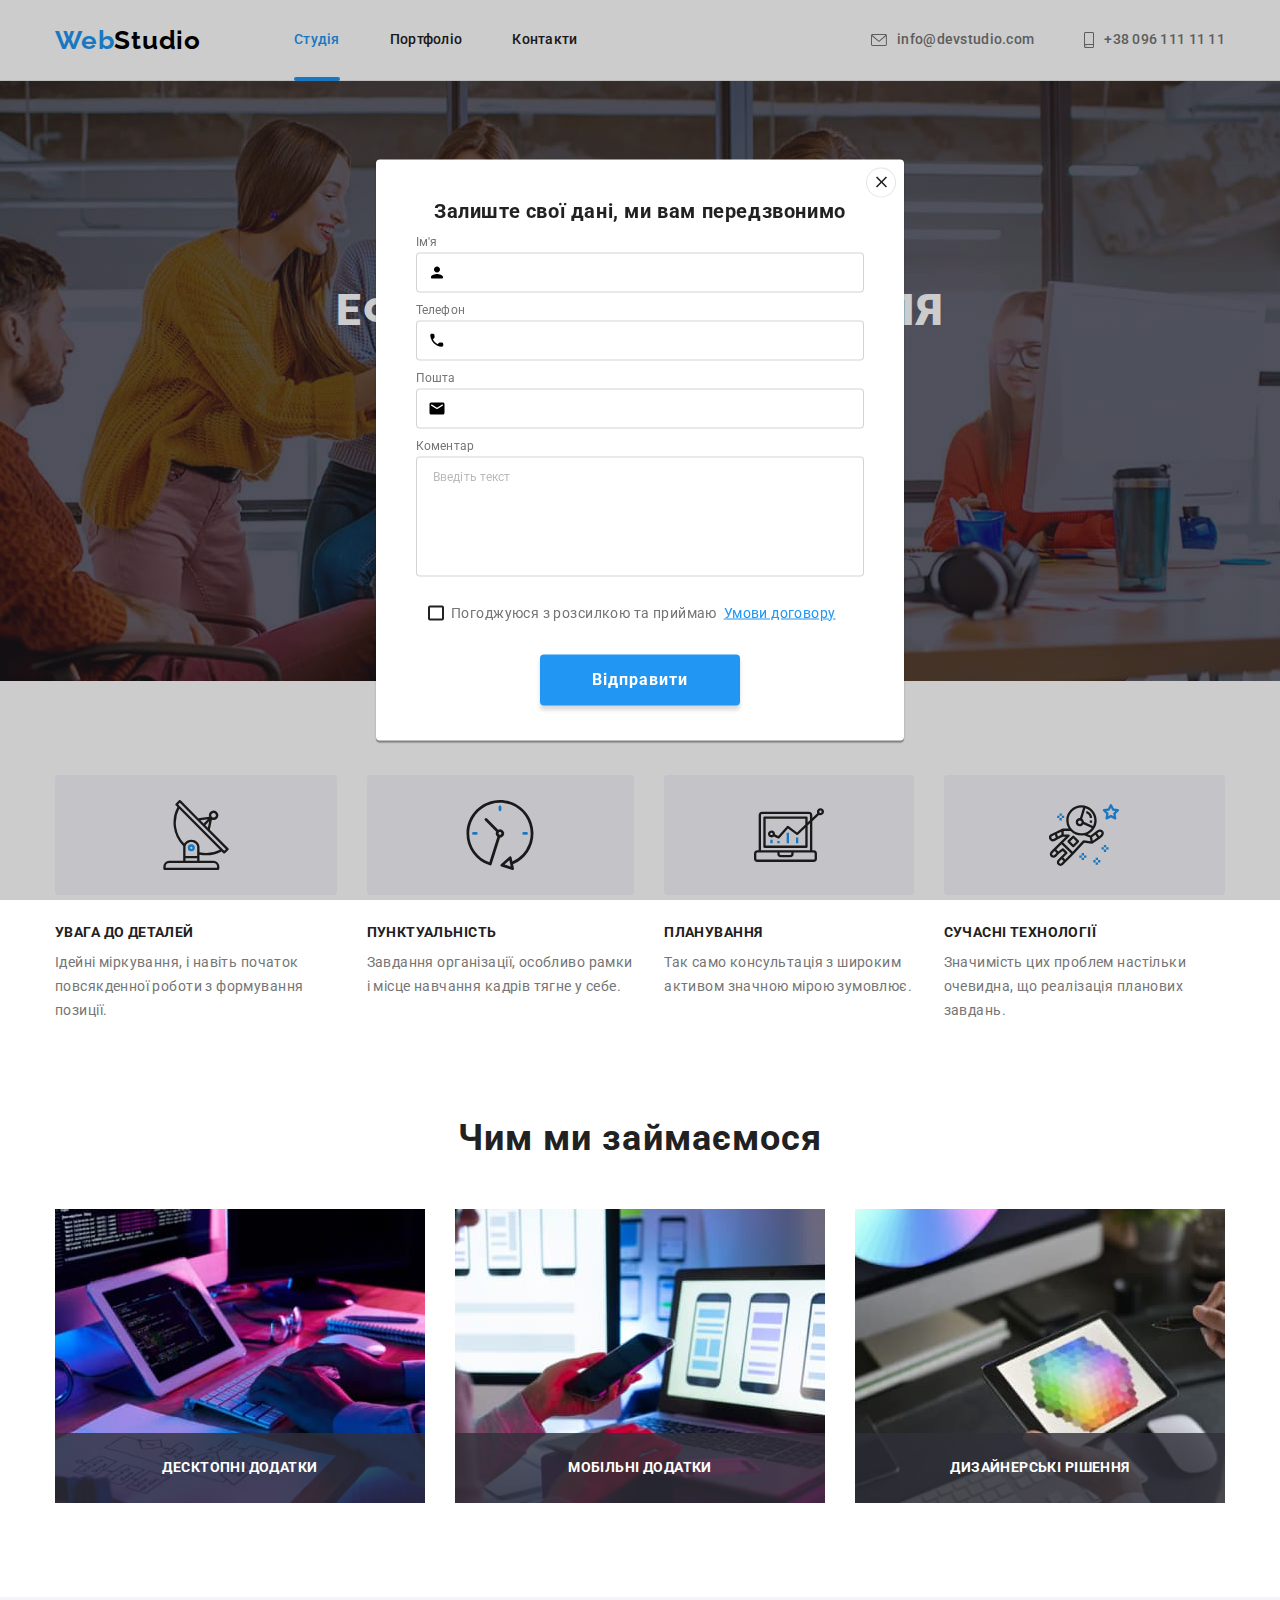
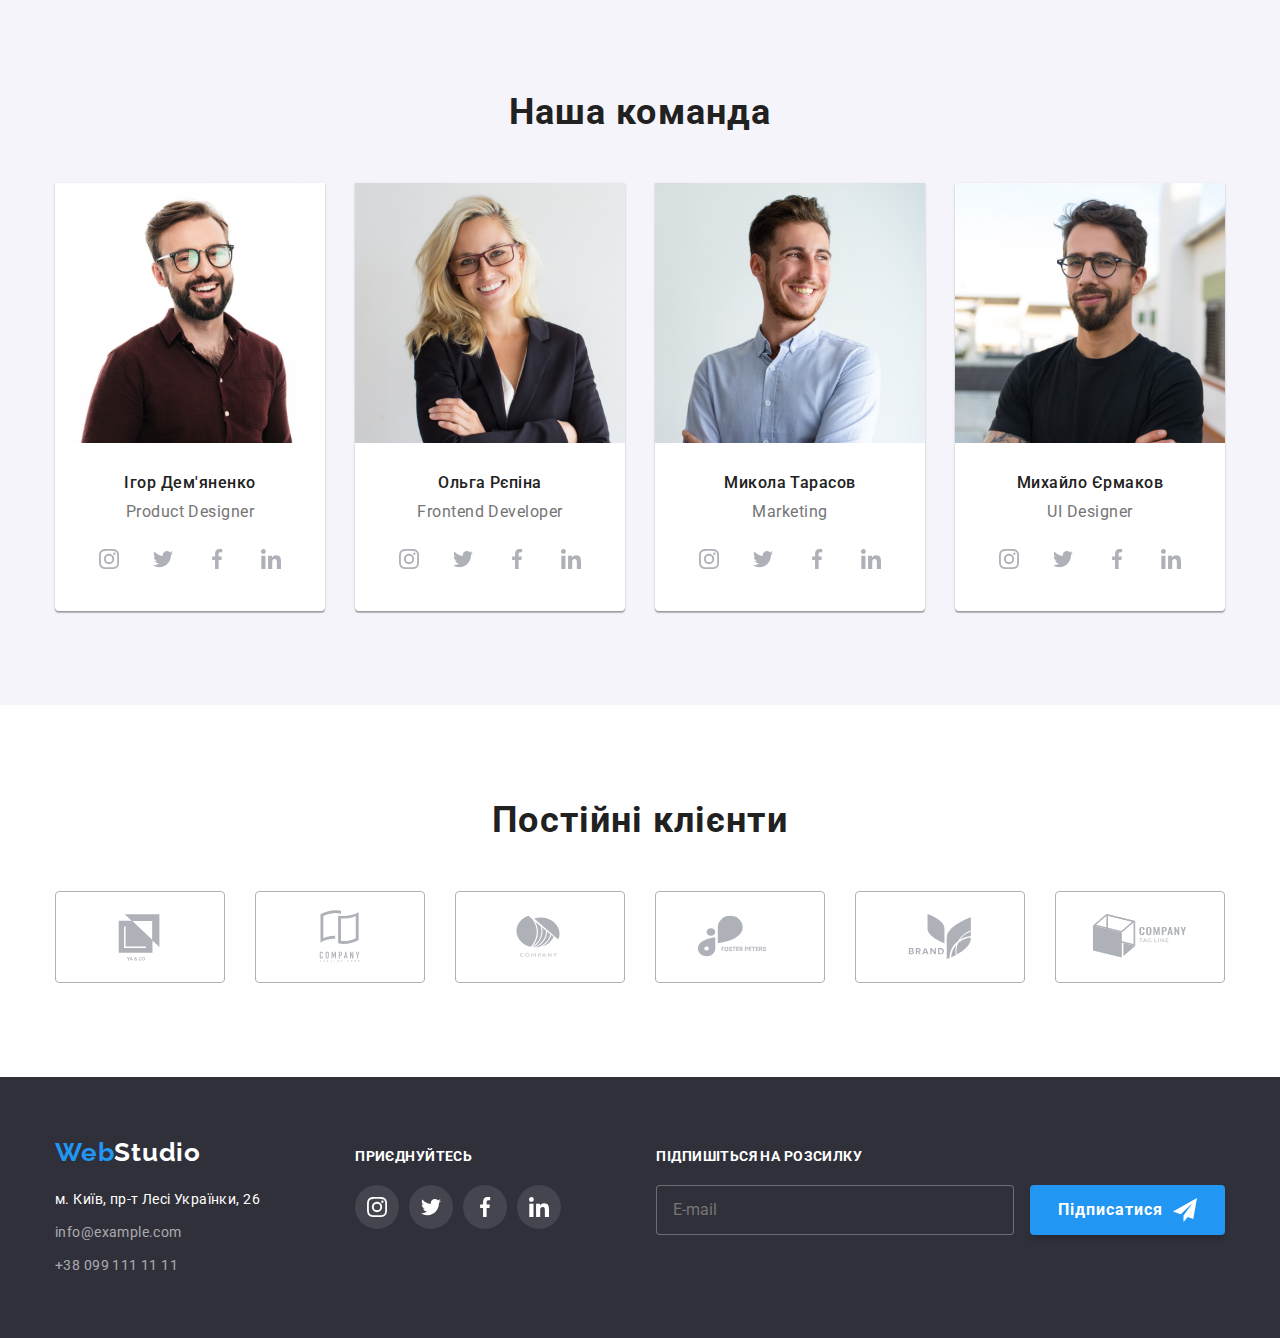
==== index.html @ c471295f "create subscription form  and the order form" ====
<!DOCTYPE html>
<html lang="uk">
  <head>
    <meta charset="UTF-8" />
    <meta http-equiv="X-UA-Compatible" content="IE=edge" />
    <meta name="viewport" content="width=device-width, initial-scale=1.0" />
    <title>HM-01</title>
    <link rel="preconnect" href="https://fonts.googleapis.com" />
    <link rel="preconnect" href="https://fonts.gstatic.com" crossorigin />
    <link
      href="https://fonts.googleapis.com/css2?family=Raleway:wght@700&family=Roboto:wght@400;500;700;900&display=swap"
      rel="stylesheet"
    />
    <link
      rel="stylesheet"
      href="https://cdn.jsdelivr.net/npm/modern-normalize@1.1.0/modern-normalize.min.css"
    />
    <link rel="stylesheet" href="./css/styles.css" />
  </head>

  <body>
    <!-- header -->
    <header class="page-header">
      <div class="container page-header-container">
        <nav class="page-nav">
          <a class="logo-link link" href="index.html"
            ><span class="accent-logo">Web</span>Studio
          </a>
          <ul class="menu list">
            <li class="menu-item">
              <a class="menu-link link current" href="./index.html">Студія</a>
            </li>
            <li class="menu-item">
              <a class="menu-link link" href="./portfolio.html">Портфоліо</a>
            </li>
            <li class="menu-item">
              <a class="menu-link link" href="">Контакти</a>
            </li>
          </ul>
        </nav>
        <ul class="contacts list">
          <li class="contacts-item">
            <a class="contact-link link" href="mailto:info@devstudio.com">
              <svg class="contact-icon" width="16" height="12">
                <use href="./images/sprite.svg#icon-mail"></use></svg
              >info@devstudio.com</a
            >
          </li>
          <li class="contacts-item">
            <a class="contact-link link" href="tel:+380961111111">
              <svg class="contact-icon" width="10" height="16">
                <use href="./images/sprite.svg#icon-smartphone"></use></svg
              >+38 096 111 11 11</a
            >
          </li>
        </ul>
      </div>
    </header>
    <main>
      <!-- hero -->
      <section class="hero">
        <div class="container">
          <h1 class="hero-title">Ефективні рішення для вашого бізнесу</h1>
          <button class="button" type="button" data-modal-open>Замовити послугу</button>
        </div>
      </section>
      <!-- benefits -->

      <section class="section">
        <div class="container">
          <!-- !!!Приховати заголовок після вичення методу!!!  -->
          <h2 class="visually-hidden">Наші переваги</h2>
          <ul class="menu-benefits list">
            <li class="item">
              <div class="benefits-icon-wrapper">
                <svg class="benefits-icon" width="70" height="70">
                  <use href="./images/sprite.svg#icon-antenna"></use>
                </svg>
              </div>
              <h3 class="benefits-type-title">Увага до деталей</h3>
              <p class="benefits-description">
                Ідейні міркування, і навіть початок повсякденної роботи з формування позиції.
              </p>
            </li>
            <li class="item">
              <div class="benefits-icon-wrapper">
                <svg class="benefits-icon" width="70" height="70">
                  <use href="./images/sprite.svg#icon-clock"></use>
                </svg>
              </div>
              <h3 class="benefits-type-title">Пунктуальність</h3>
              <p class="benefits-description">
                Завдання організації, особливо рамки і місце навчання кадрів тягне у себе.
              </p>
            </li>
            <li class="item">
              <div class="benefits-icon-wrapper">
                <svg class="benefits-icon" width="70" height="70">
                  <use href="./images/sprite.svg#icon-diagram"></use>
                </svg>
              </div>
              <h3 class="benefits-type-title">Планування</h3>
              <p class="benefits-description">
                Так само консультація з широким активом значною мірою зумовлює.
              </p>
            </li>
            <li class="item">
              <div class="benefits-icon-wrapper">
                <svg class="benefits-icon" width="70" height="70">
                  <use href="./images/sprite.svg#icon-astronaut"></use>
                </svg>
              </div>
              <h3 class="benefits-type-title">Сучасні технології</h3>
              <p class="benefits-description">
                Значимість цих проблем настільки очевидна, що реалізація планових завдань.
              </p>
            </li>
          </ul>
        </div>
      </section>
      <!-- our work -->
      <section class="section work-container">
        <div class="container">
          <h2 class="section-title">Чим ми займаємося</h2>
          <ul class="works list">
            <li class="works-item">
              <img src="./images/landing.jpg" width="370" alt="набор кода на клавиатуре" />
              <p class="text-description">Десктопні додатки</p>
            </li>
            <li class="works-item">
              <img
                src="./images/adaptation.jpg"
                width="370"
                alt="оптимизация мобильной версии сайта"
              />
              <p class="text-description">Мобільні додатки</p>
            </li>
            <li class="works-item">
              <img src="./images/design.jpg" width="370" alt="выбор цвета на палитре" />
              <p class="text-description">Дизайнерські рішення</p>
            </li>
          </ul>
        </div>
      </section>
      <!-- our team -->
      <section class="section ourteam">
        <div class="container">
          <h2 class="section-title">Наша команда</h2>
          <ul class="team list">
            <li class="card-item">
              <img src="./images/pr_designer.jpg" width="270" alt="дизайнер Ігор Дем'яненко" />
              <div class="team-wrapper">
                <h3 class="card-title">Ігор Дем'яненко</h3>
                <p class="card-description" lang="en">Product Designer</p>
                <ul class="social-list list">
                  <li class="social-list-item">
                    <a href="" class="social-list-link">
                      <svg class="social-list-icon" width="20" height="20">
                        <use href="./images/sprite.svg#icon-instagram"></use>
                      </svg>
                    </a>
                  </li>
                  <li class="social-list-item">
                    <a href="" class="social-list-link">
                      <svg class="social-list-icon" width="20" height="20">
                        <use href="./images/sprite.svg#icon-twitter"></use>
                      </svg>
                    </a>
                  </li>
                  <li class="social-list-item">
                    <a href="" class="social-list-link">
                      <svg class="social-list-icon" width="20" height="20">
                        <use href="./images/sprite.svg#icon-facebook"></use>
                      </svg>
                    </a>
                  </li>
                  <li class="social-list-item">
                    <a href="" class="social-list-link">
                      <svg class="social-list-icon" width="20" height="20">
                        <use href="./images/sprite.svg#icon-linkedin"></use>
                      </svg>
                    </a>
                  </li>
                </ul>
              </div>
            </li>
            <li class="card-item">
              <img src="./images/developer.jpg" width="270" alt="разработчик Ольга Репіна" />
              <div class="team-wrapper">
                <h3 class="card-title">Ольга Рєпіна</h3>
                <p class="card-description" lang="en">Frontend Developer</p>
                <ul class="social-list list">
                  <li class="social-list-item">
                    <a href="" class="social-list-link">
                      <svg class="social-list-icon" width="20" height="20">
                        <use href="./images/sprite.svg#icon-instagram"></use>
                      </svg>
                    </a>
                  </li>
                  <li class="social-list-item">
                    <a href="" class="social-list-link">
                      <svg class="social-list-icon" width="20" height="20">
                        <use href="./images/sprite.svg#icon-twitter"></use>
                      </svg>
                    </a>
                  </li>
                  <li class="social-list-item">
                    <a href="" class="social-list-link">
                      <svg class="social-list-icon" width="20" height="20">
                        <use href="./images/sprite.svg#icon-facebook"></use>
                      </svg>
                    </a>
                  </li>
                  <li class="social-list-item">
                    <a href="" class="social-list-link">
                      <svg class="social-list-icon" width="20" height="20">
                        <use href="./images/sprite.svg#icon-linkedin"></use>
                      </svg>
                    </a>
                  </li>
                </ul>
              </div>
            </li>
            <li class="card-item">
              <img src="./images/marketing.jpg" width="270" alt="маркетолог Микола Тарасов" />
              <div class="team-wrapper">
                <h3 class="card-title">Микола Тарасов</h3>
                <p class="card-description" lang="en">Marketing</p>
                <ul class="social-list list">
                  <li class="social-list-item">
                    <a href="" class="social-list-link">
                      <svg class="social-list-icon" width="20" height="20">
                        <use href="./images/sprite.svg#icon-instagram"></use>
                      </svg>
                    </a>
                  </li>
                  <li class="social-list-item">
                    <a href="" class="social-list-link">
                      <svg class="social-list-icon" width="20" height="20">
                        <use href="./images/sprite.svg#icon-twitter"></use>
                      </svg>
                    </a>
                  </li>
                  <li class="social-list-item">
                    <a href="" class="social-list-link">
                      <svg class="social-list-icon" width="20" height="20">
                        <use href="./images/sprite.svg#icon-facebook"></use>
                      </svg>
                    </a>
                  </li>
                  <li class="social-list-item">
                    <a href="" class="social-list-link">
                      <svg class="social-list-icon" width="20" height="20">
                        <use href="./images/sprite.svg#icon-linkedin"></use>
                      </svg>
                    </a>
                  </li>
                </ul>
              </div>
            </li>
            <li class="card-item">
              <img
                src="./images/ui_designer.jpg"
                width="270"
                alt="дизайнер интерфейса Михайло Єрмаков"
              />
              <div class="team-wrapper">
                <h3 class="card-title">Михайло Єрмаков</h3>
                <p class="card-description" lang="en">UI Designer</p>
                <ul class="social-list list">
                  <li class="social-list-item">
                    <a href="" class="social-list-link">
                      <svg class="social-list-icon" width="20" height="20">
                        <use href="./images/sprite.svg#icon-instagram"></use>
                      </svg>
                    </a>
                  </li>
                  <li class="social-list-item">
                    <a href="" class="social-list-link">
                      <svg class="social-list-icon" width="20" height="20">
                        <use href="./images/sprite.svg#icon-twitter"></use>
                      </svg>
                    </a>
                  </li>
                  <li class="social-list-item">
                    <a href="" class="social-list-link">
                      <svg class="social-list-icon" width="20" height="20">
                        <use href="./images/sprite.svg#icon-facebook"></use>
                      </svg>
                    </a>
                  </li>
                  <li class="social-list-item">
                    <a href="" class="social-list-link">
                      <svg class="social-list-icon" width="20" height="20">
                        <use href="./images/sprite.svg#icon-linkedin"></use>
                      </svg>
                    </a>
                  </li>
                </ul>
              </div>
            </li>
          </ul>
        </div>
      </section>
      <!-- Clients -->
      <section class="section">
        <div class="container">
          <h2 class="section-title">Постійні клієнти</h2>
          <ul class="clients list">
            <li class="client-item">
              <a href="" class="client-link link">
                <svg class="client-link-icon" width="106" height="60">
                  <use href="./images/sprite.svg#icon-Logo-client-ya"></use>
                </svg>
              </a>
            </li>
            <li class="client-item">
              <a href="" class="client-link link">
                <svg class="client-link-icon">
                  <use href="./images/sprite.svg#icon-Logo-client-tagline"></use>
                </svg>
              </a>
            </li>
            <li class="client-item">
              <a href="" class="client-link link">
                <svg class="client-link-icon">
                  <use href="./images/sprite.svg#icon-Logo-client-company"></use>
                </svg>
              </a>
            </li>
            <li class="client-item">
              <a href="" class="client-link link">
                <svg class="client-link-icon">
                  <use href="./images/sprite.svg#icon-Logo-client-foster"></use>
                </svg>
              </a>
            </li>
            <li class="client-item">
              <a href="" class="client-link link">
                <svg class="client-link-icon">
                  <use href="./images/sprite.svg#icon-Logo-client-brand"></use>
                </svg>
              </a>
            </li>
            <li class="client-item">
              <a href="" class="client-link link">
                <svg class="client-link-icon">
                  <use href="./images/sprite.svg#icon-Logo-client-tag"></use>
                </svg>
              </a>
            </li>
          </ul>
        </div>
      </section>
    </main>
    <!-- footer -->
    <footer class="footer">
      <div class="container contact-wrapper">
        <div class="adress-wrapper">
          <a class="logo-link-footer link" href="./index.html"
            ><span class="accent-logo">Web</span>Studio
          </a>
          <address class="address">
            <ul class="contact list">
              <li class="contact-item">
                <a
                  class="contact-link-footer color-postlink link"
                  href="https://goo.gl/maps/E31LjMS4C6WuwfjZA"
                  target="_blank"
                  rel="noopener nofollow noreferrer"
                  >м. Київ, пр-т Лесі Українки, 26</a
                >
              </li>
              <li class="contact-item">
                <a class="contact-link-footer color-contactlink link" href="mailto:info@example.com"
                  >info@example.com</a
                >
              </li>
              <li class="contact-item">
                <a class="contact-link-footer color-contactlink link" href="tel:+380991111111"
                  >+38 099 111 11 11</a
                >
              </li>
            </ul>
          </address>
        </div>
        <div class="contact-social-wrapper">
          <p class="contact-social-title">приєднуйтесь</p>
          <ul class="social-list list">
            <li class="social-list-item">
              <a href="" class="social-list-link social-list-bg-color">
                <svg class="social-list-icon" width="20" height="20">
                  <use href="./images/sprite.svg#icon-instagram"></use>
                </svg>
              </a>
            </li>
            <li class="social-list-item">
              <a href="" class="social-list-link social-list-bg-color">
                <svg class="social-list-icon" width="20" height="20">
                  <use href="./images/sprite.svg#icon-twitter"></use>
                </svg>
              </a>
            </li>
            <li class="social-list-item">
              <a href="" class="social-list-link social-list-bg-color">
                <svg class="social-list-icon" width="20" height="20">
                  <use href="./images/sprite.svg#icon-facebook"></use>
                </svg>
              </a>
            </li>
            <li class="social-list-item">
              <a href="" class="social-list-link social-list-bg-color">
                <svg class="social-list-icon" width="20" height="20">
                  <use href="./images/sprite.svg#icon-linkedin"></use>
                </svg>
              </a>
            </li>
          </ul>
        </div>
        <div class="form-subscription-wrapper">
          <p class="form-subscription-desc">Підпишіться на розсилку</p>
          <label class="form-subscription-field">
            <input
              type="email"
              name="user-mail-subs"
              class="form-subscription-input"
              required
              placeholder="E-mail"
            />
          </label>
          <button type="submit" class="form-email-subs-btn">
            Підписатися
            <svg class="subs-btn-icon" width="24" height="24">
              <use href="./images/sprite.svg#icon-mail-tg"></use>
            </svg>
          </button>
        </div>
      </div>
    </footer>
    <div class="backdrop" data-modal>
      <div class="modal">
        <button type="button" class="close-button" data-modal-close>
          <svg class="close-button-icon" width="18" height="18">
            <use href="./images/sprite.svg#icon-close-button"></use>
          </svg>
        </button>
        <form class="modal-form">
          <p class="modal-form-desc">Залиште свої дані, ми вам передзвонимо</p>
          <label class="modal-form-field">
            <span class="modal-form-input-desc">Ім'я</span>
            <span class="modal-form-input-wrapper">
              <input
                type="text"
                name="user-name"
                class="modal-form-input"
                required
                pattern="[а-zA-Zа-яА-ЯіІїЇ]+"
                minlength="2"
              />
              <svg class="icon-input" width="18" height="18">
                <use href="./images/sprite.svg#icon-user-name"></use>
              </svg>
            </span>
          </label>
          <label class="modal-form-field">
            <span class="modal-form-input-desc">Телефон</span>
            <span class="modal-form-input-wrapper">
              <input
                type="tel"
                name="user-tel"
                class="modal-form-input"
                required
                pattern="[0-9]{3}-[0-9]{3}-[0-9]{2}-[0-9]{2}"
                title="xxx-xxx-xx-xx"
              />
              <svg class="icon-input" width="18" height="18">
                <use href="./images/sprite.svg#icon-phone"></use>
              </svg>
            </span>
          </label>
          <label class="modal-form-field">
            <span class="modal-form-input-desc">Пошта</span>
            <span class="modal-form-input-wrapper">
              <input type="email" name="user-mail" class="modal-form-input" required />
              <svg class="icon-input" width="18" height="18">
                <use href="./images/sprite.svg#icon-email"></use>
              </svg>
            </span>
          </label>
          <label class="modal-form-field-message">
            <span class="modal-form-input-desc">Коментар</span>
            <textarea
              name="user-massage"
              class="modal-form-message"
              placeholder="Введіть текст"
            ></textarea>
          </label>
          <!-- чекбокс обрати варіант оформлення -->
          <label class="modal-form-checkbox">
            <input type="checkbox" class="modal-form-check" name="user-policy" />
            <span class="modal-form-check-icon">
              <svg class="icon-input-check" width="16" height="15">
                <use href="./images/sprite.svg#icon-icon-check-ds"></use>
              </svg> </span
            >Погоджуюся з розсилкою та приймаю &nbsp;
            <a class="form-link-policy" href=""> Умови договору</a>
          </label>

          <button type="submit" class="modal-form-button">Відправити</button>
        </form>
      </div>
    </div>
    <script src="./js/modal.js"></script>
  </body>
</html>
---- css/styles.css ----
:root {
  --primary-font: 'Roboto', sans-serif;
  --secondary-font: 'Raleway', sans-serif;
  --primary-text-color: #212121;
  --secondary-text-color: #757575;
  --color-logo-header: #000000;
  --color-link-icon: #afb1b8;
  --color-logo-footer: #ffffff;
  --color-hero-title: #ffffff;
  --color-logo-span: #2196f3;
  --accent-color-link: #2196f3;
  --primary-background-color: #ffffff;
  --secondary-background-color: #f5f4fa;
  --background-color-hero: #c4c4c4;
  --background-color-footer: #2f303a;
  --color-button: #ffffff;
  --background-color-button: #2196f3;
  --background-color-button-hover: #188ce8;
  --color-address: rgba(255, 255, 255, 0.6);
  --transition-duration-function: 250ms cubic-bezier(0.4, 0, 0.2, 1);
}
h1,
h2,
h3,
h4,
p {
  margin-top: 0;
  margin-bottom: 0;
}
ul {
  margin-top: 0;
  margin-bottom: 0;
  padding-left: 0;
}
img {
  display: block;
  max-width: 100%;
  height: auto;
}
button {
  cursor: pointer;
}
.list {
  list-style: none;
}
.link {
  text-decoration: none;
}

body {
  font-family: var(--primary-font);
  color: var(--primary-text-color);
  background-color: var(--primary-background-color);
}

.section {
  padding: 94px 0;
}
/* header */
.page-header {
  border-bottom: 1px solid #ececec;
}

.container {
  width: 1200px;
  margin-left: auto;
  margin-right: auto;
  padding-left: 15px;
  padding-right: 15px;

  /* outline: 2px solid green; */
}
.page-header-container {
  display: flex;
  align-items: center;
}
.page-nav {
  display: flex;
  align-items: center;
}
.logo-link {
  display: block;
  font-family: var(--secondary-font);
  font-weight: 700;
  font-size: 26px;
  line-height: 1.19;
  letter-spacing: 0.03em;
  color: var(--color-logo-header);

  margin-right: 93px;
  padding-top: 24px;
  padding-bottom: 24px;

  transition: color var(--transition-duration-function);
}
.accent-logo {
  color: var(--color-logo-span);
}
.logo-link:hover,
.logo-link:focus {
  color: var(--accent-color-link);
}
.menu {
  display: flex;
}
.menu-item:not(:last-child),
.contacts-item:not(:last-child) {
  margin-right: 50px;
}
.menu-link,
.contact-link {
  display: block;
  font-weight: 500;
  font-size: 14px;
  line-height: 1.14;
  letter-spacing: 0.02em;
  position: relative;

  padding-top: 32px;
  padding-bottom: 32px;

  transition: color var(--transition-duration-function);
}
.menu-link {
  color: var(--primary-text-color);
}
.menu-link:hover,
.menu-link:focus {
  color: var(--accent-color-link);
}
.page-nav .menu-link.current {
  color: var(--accent-color-link);
}
.current::after {
  position: absolute;
  left: 0;
  bottom: 0;
  display: block;
  content: '';
  width: 100%;
  height: 4px;
  background: var(--accent-color-link);
  border-radius: 2px;
  margin-bottom: -1px;
}
.contacts {
  display: flex;
  margin-left: auto;
}
.contact-link {
  display: flex;
  align-items: center;
  color: var(--secondary-text-color);
}
.contact-link:hover,
.contact-link:focus {
  color: var(--accent-color-link);
}
.contact-icon {
  fill: currentColor;
  margin-right: 10px;
}

/* hero */
.hero {
  background-color: var(--background-color-hero);
  background-image: linear-gradient(rgba(47, 48, 58, 0.4), rgba(47, 48, 58, 0.4)),
    url(../images/bg_img.jpg);
  background-size: cover;
  background-repeat: no-repeat;
  background-position: center;
  max-width: 1600px;
  margin: 0 auto;
  text-align: center;

  padding-top: 200px;
  padding-bottom: 200px;
}

.hero-title {
  font-weight: 900;
  font-size: 44px;
  line-height: 1.36;
  text-align: center;
  letter-spacing: 0.06em;
  text-transform: uppercase;
  color: var(--color-hero-title);

  width: 696px;
  margin-left: auto;
  margin-right: auto;
  margin-bottom: 30px;
}

.button {
  font-family: inherit;
  font-weight: 700;
  font-size: 16px;
  line-height: 1.88;
  text-align: center;
  letter-spacing: 0.06em;
  background-color: var(--background-color-button);
  color: var(--color-button);

  border: none;
  border-radius: 4px;

  padding-top: 10px;
  padding-bottom: 10px;
  padding-left: 32px;
  padding-right: 32px;

  transition: background-color var(--transition-duration-function);
}

.button:hover,
.button:focus {
  background-color: var(--background-color-button-hover);
}

/* benefits */
.benefits {
  padding-bottom: 0;
}
.menu-benefits {
  display: flex;
}
.menu-benefits .item {
  flex-basis: calc((100%-60px) / 4);
}
.menu-benefits .item:not(:last-child) {
  margin-right: 30px;
}
.benefits-icon-wrapper {
  display: flex;
  justify-content: center;
  align-items: center;
  height: 120px;
  background-color: var(--secondary-background-color);
  border-radius: 4px;

  margin-bottom: 30px;
}

.benefits-type-title {
  font-size: 14px;
  line-height: 1.14;
  letter-spacing: 0.03em;
  text-transform: uppercase;

  margin-bottom: 10px;
}
.benefits-description {
  font-size: 14px;
  line-height: 1.71;
  letter-spacing: 0.03em;
  color: var(--secondary-text-color);
}
/*  our work  */
.work-container {
  padding-top: 0;
}
.section-title {
  font-size: 36px;
  line-height: 1.17;
  text-align: center;
  letter-spacing: 0.03em;

  margin-bottom: 50px;
}
.works {
  display: flex;
}
.works-item:not(:last-child) {
  margin-right: 30px;
}
.works-item {
  flex-basis: calc((100% - 60px) / 3);
  position: relative;
}

.text-description {
  position: absolute;
  left: 0;
  bottom: 0;
  width: 100%;
  height: 70px;
  display: flex;
  justify-content: center;
  align-items: center;
  background-color: rgba(47, 48, 58, 0.8);
  font-weight: 700;
  font-size: 14px;
  line-height: 1.14;
  text-align: center;
  letter-spacing: 0.03em;
  text-transform: uppercase;
  color: #ffffff;
}
/* ourteam */
.ourteam {
  background-color: var(--secondary-background-color);
}
.team {
  display: flex;
}
.card-item:not(:last-child) {
  margin-right: 30px;
}
.card-item {
  flex-basis: calc((100% - 60px) / 4);
  background-color: var(--primary-background-color);
  box-shadow: 0px 1px 3px rgba(0, 0, 0, 0.12), 0px 1px 1px rgba(0, 0, 0, 0.14),
    0px 2px 1px rgba(0, 0, 0, 0.2);
  border-radius: 0 0 4px 4px;
}
.team-wrapper {
  padding-top: 30px;
  padding-bottom: 30px;
}
.team .card-title {
  font-weight: 500;
  font-size: 16px;
  line-height: 1.19;
  text-align: center;
  letter-spacing: 0.03em;

  margin-bottom: 10px;
}
.team .card-description {
  font-size: 16px;
  line-height: 1.19;
  text-align: center;
  letter-spacing: 0.03em;
  color: var(--secondary-text-color);

  margin-bottom: 16px;
}
.social-list {
  display: flex;
  justify-content: center;
  gap: 10px;
}
.social-list-item {
  width: 44px;
  height: 44px;
}
.social-list-link {
  display: flex;
  justify-content: center;
  align-items: center;
  width: 100%;
  height: 100%;
  border-radius: 50%;
  background-color: var(--primary-background-color);
  color: var(--color-link-icon);

  transition: color var(--transition-duration-function),
    background-color var(--transition-duration-function);
}
.social-list-link:hover,
.social-list-link:focus {
  background-color: var(--accent-color-link);
  color: var(--color-button);
}

.social-list-icon {
  fill: currentColor;
}

/* clients */
.clients {
  display: flex;
}
.client-item {
  flex-basis: calc((100% - 150px) / 6);
  height: 92px;
}
.client-item:not(:last-child) {
  margin-right: 30px;
}

.client-link {
  width: 100%;
  height: 100%;
  display: flex;
  justify-content: center;
  align-items: center;
  color: var(--color-link-icon);
  border: 1px solid var(--color-link-icon);
  border-radius: 4px;

  transition: color var(--transition-duration-function), border var(--transition-duration-function);
}
.client-link:hover,
.client-link:focus {
  color: var(--accent-color-link);
  border: 1px solid var(--accent-color-link);
}
.client-link-icon {
  width: 106px;
  height: 60px;
  fill: currentColor;
}

/* footer */
.footer {
  background-color: var(--background-color-footer);
  padding-top: 60px;
  padding-bottom: 60px;
}
.logo-link-footer {
  display: inline-block;
  font-family: var(--secondary-font);
  font-weight: 700;
  font-size: 26px;
  line-height: 1.19;
  letter-spacing: 0.03em;
  color: var(--color-logo-footer);

  margin-bottom: 20px;

  transition: color var(--transition-duration-function);
}

.contact-item:not(:last-child) {
  margin-bottom: 9px;
}

.logo-link-footer:hover,
.logo-link-footer:focus {
  color: var(--accent-color-link);
}
.contact-link-footer {
  font-style: normal;
  font-weight: 400;
  font-size: 14px;
  line-height: 1.71;
  letter-spacing: 0.03em;
  color: var(--color-address);

  transition: color var(--transition-duration-function);
}
.color-postlink {
  color: var(--color-logo-footer);
}
.contact-link-footer:hover,
.contact-link-footer:focus {
  color: var(--accent-color-link);
}

.contact-wrapper {
  display: flex;
  align-items: baseline;
  justify-content: space-between;
}
/* .adress-wrapper {
  margin-right: 70px;
}
.contact-social-wrapper{
  margin-right: 93px;
} */

.contact-social-title {
  font-weight: 700;
  font-size: 14px;
  line-height: 1.14;
  letter-spacing: 0.03em;
  text-transform: uppercase;
  color: var(--color-logo-footer);
  margin-bottom: 20px;
}
.social-list-bg-color {
  color: var(--color-button);
  background-color: rgba(255, 255, 255, 0.1);
}
.social-list-icon {
  transition: fill var(--transition-duration-function);
}
.form-subscription-desc{
  font-weight: 700;
  font-size: 14px;
  line-height: 1.14;
  letter-spacing: 0.03em;
  text-transform: uppercase;
  color: var(--color-logo-footer);
  margin-bottom: 20px;
} 
.form-subscription-input{
  width: 358px;
  height: 50px;
  border: 1px solid rgba(255, 255, 255, 0.3);
  border-radius: 4px;
  background-color: var(--background-color-footer);
  padding-left: 16px;
  color: var(--color-logo-footer);
  margin-right: 12px;
  transition: border-color var(--transition-duration-function);
}
.form-subscription-input:focus{
  outline: none;
  border-color:var(--accent-color-link);
}
.form-email-subs-btn{
  display: inline-flex;
  align-items: center;
  font-family: inherit;
  font-weight: 700;
  font-size: 16px;
  line-height: 1.88;
  text-align: center;
  letter-spacing: 0.06em;
  background-color: var(--background-color-button);
  color: var(--color-button);
  box-shadow: 0px 4px 4px rgba(0, 0, 0, 0.15);

  border: none;
  border-radius: 4px;

  padding-top: 10px;
  padding-bottom: 10px;
  padding-left: 28px;
  padding-right: 28px;

  transition: background-color var(--transition-duration-function);


}
.form-email-subs-btn:hover,
.form-email-subs-btn:focus {
  background-color: var(--background-color-button-hover);
}
.subs-btn-icon{
  margin-left: 10px;
  fill: currentColor;
}
/* modal window */
.backdrop {
  position: fixed;
  top: 0;
  left: 0;
  width: 100%;
  height: 100%;
  z-index: 100;
  opacity: 1;
  transform: scale(1);
  transition: opacity var(--transition-duration-function),
    visibility var(--transition-duration-function), transform var(--transition-duration-function);

  background: rgba(0, 0, 0, 0.2);
}

.backdrop.is-hidden {
  opacity: 0;
  pointer-events: none;
  visibility: hidden;

  transform: scale(0);
}
.modal {
  position: absolute;
  top: 50%;
  left: 50%;
  transform: translate(-50%, -50%);
  width: 528px;
  height: 581px;
  background-color: var(--primary-background-color);
  padding: 40px;
  box-shadow: 0px 1px 3px rgba(0, 0, 0, 0.12), 0px 1px 1px rgba(0, 0, 0, 0.14),
    0px 2px 1px rgba(0, 0, 0, 0.2);
  border-radius: 4px;

}
.close-button {
  position: absolute;
  top: 8px;
  right: 8px;
  display: flex;
  justify-content: center;
  align-items: center;
  padding: 0;
  width: 30px;
  height: 30px;
  background-color: var(--primary-background-color);
  border: 1px solid rgba(0, 0, 0, 0.1);
  border-radius: 50%;
}
.close-button-icon{
fill: var(--primary-text-color);
transition: fill var(--transition-duration-function);
}
.close-button:hover .close-button-icon {
  fill: var(--accent-color-link);
}
/* modal-form */
.modal-form {
  display: flex;
  flex-direction: column;
}
.modal-form-input {
  padding: 0;
  width: 100%;
  height: 40px;
  border: 1px solid rgba(33, 33, 33, 0.2);
  border-radius: 4px;
  padding-left: 42px;
  transition: border-color var(--transition-duration-function);
}

.modal-form-input:focus,
.modal-form-message:focus {
  outline: none;
  border-color: var(--accent-color-link);
}
.modal-form-input:focus + .modal-form-input-icon {
  color: var(--accent-color-link);
}
.modal-form-input-desc {
  display: block;
  font-weight: 400;
  font-size: 12px;
  line-height: 1.17;
  letter-spacing: 0.01em;
  margin-bottom: 4px;
  color: var(--secondary-text-color);
}
.modal-form-desc {
  font-weight: 700;
  font-size: 20px;
  line-height: 1.15;
  text-align: center;
  letter-spacing: 0.03em;
  margin-bottom: 12px;

  color: var(--primary-text-color);
}
.modal-form-field {
  margin-bottom: 10px;
}
.modal-form-field-message {
  margin-bottom: 20px;
}

.modal-form-input-wrapper {
  position: relative;
}

.icon-input {
  position: absolute;
  top: 50%;
  left: 12px;
  transform: translateY(-50%);
  transition: fill var(--transition-duration-function);
}
.modal-form-input:focus + .icon-input {
  fill: var(--accent-color-link);
}
.modal-form-message {
  resize: none;
  width: 100%;
  height: 120px;
  padding: 12px 16px;
  border: 1px solid rgba(33, 33, 33, 0.2);
  border-radius: 4px;
  transition: border-color var(--transition-duration-function);
}
.modal-form-message::placeholder {
  font-size: 12px;
  line-height: 1.17;
  letter-spacing: 0.01em;
  color: rgba(117, 117, 117, 0.5);
}

.modal-form-checkbox {
  display: flex;
  align-items: center;
  font-weight: 400;
  font-size: 14px;
  line-height: 1.71;
  letter-spacing: 0.03em;

  color: var(--secondary-text-color);
  padding-left: 12px;
  margin-bottom: 30px;
}

.modal-form-check {
  position: absolute;
  white-space: nowrap;
  width: 1px;
  height: 1px;
  overflow: hidden;
  border: 0;
  padding: 0;
  clip: rect(0 0 0 0);
  clip-path: inset(50%);
  margin: -1px;
}

.modal-form-check-icon {
  display: flex;
  align-items: center;
  width: 16px;
  height: 15px;
  border: 2px solid var(--primary-text-color);
  border-radius: 2px;
  cursor: pointer;
  margin-right: 7px;

}
.icon-input-check {
  opacity: 0;
  fill: currentColor;
}
.modal-form-check:checked + .modal-form-check-icon > .icon-input-check {
  border-radius: 2px;
  border-color: var(--background-color-button);
  background-color: var(--background-color-button);
  color: var(--color-button);
  opacity: 1;
  transition: opacity var(--transition-duration-function);
}
.modal-form-check:checked + .modal-form-check-icon {
  border: none;
  /* border-color: var(--accent-color-link); */
}
.modal-form-check:focus + .modal-form-check-icon {
  outline: 2px solid var(--accent-color-link);
}
.form-link-policy {
  color: var(--accent-color-link);
}
.modal-form-button {
  align-self: center;

  font-family: inherit;
  font-weight: 700;
  font-size: 16px;
  line-height: 1.88;
  text-align: center;
  letter-spacing: 0.06em;
  background-color: var(--background-color-button);
  color: var(--color-button);
  box-shadow: 0px 4px 4px rgba(0, 0, 0, 0.15);

  border: none;
  border-radius: 4px;

  padding-top: 10px;
  padding-bottom: 10px;
  padding-left: 52px;
  padding-right: 52px;

  transition: background-color var(--transition-duration-function);
}

.modal-form-button:hover,
.modal-form-button:focus {
  background-color: var(--background-color-button-hover);
}

/* gallery portfolio */
.visually-hidden {
  position: absolute;
  white-space: nowrap;
  width: 1px;
  height: 1px;
  overflow: hidden;
  border: 0;
  padding: 0;
  clip: rect(0 0 0 0);
  clip-path: inset(50%);
  margin: -1px;
}

.filter {
  display: flex;
  justify-content: center;
  margin-bottom: 50px;
}
.filter-item:not(:last-child) {
  margin-right: 8px;
}
.filter-button {
  font-family: inherit;
  font-weight: 500;
  font-size: 16px;
  line-height: 1.62;
  text-align: center;
  letter-spacing: 0.03em;
  color: var(--primary-text-color);
  background-color: var(--secondary-background-color);
  border: none;
  border-radius: 4px;

  padding-top: 6px;
  padding-bottom: 6px;
  padding-left: 22px;
  padding-right: 22px;

  transition: background-color var(--transition-duration-function),
    color var(--transition-duration-function), box-shadow var(--transition-duration-function);
}
.filter-button:hover,
.filter-button:focus {
  color: var(--color-button);
  background-color: var(--background-color-button);
  box-shadow: 0px 3px 1px rgba(0, 0, 0, 0.1), 0px 1px 2px rgba(0, 0, 0, 0.08),
    0px 2px 2px rgba(0, 0, 0, 0.12);
}

.gallery {
  display: flex;
  flex-wrap: wrap;
  gap: 30px;
}
.gallery-item {
  flex-basis: calc((100% - 60px) / 3);
}
.gallery-link-item {
  transition: box-shadow var(--transition-duration-function);
}
.gallery-link-item:hover,
.gallery-link-item:focus {
  display: block;
  box-shadow: 0px 1px 1px rgba(0, 0, 0, 0.12), 0px 4px 4px rgba(0, 0, 0, 0.06),
    1px 4px 6px rgba(0, 0, 0, 0.16);
}
.overlay-wrapper {
  position: relative;
  overflow: hidden;
}
.overlay {
  position: absolute;
  top: 0;
  left: 0;
  width: 100%;
  height: 100%;
  padding: 63px 24px;
  overflow: hidden;
  transform: translate(0, 100%);
  transition: transform var(--transition-duration-function);

  font-size: 18px;
  line-height: 1.56;
  letter-spacing: 0.03em;
  color: #ffffff;
  background-color: rgba(33, 150, 243, 0.9);
}

.gallery-link-item:hover .overlay,
.gallery-link-item:focus .overlay {
  transform: translate(0, 0);
}
/* .gallery-item:hover,
.gallery-item:focus{
  box-shadow: 0px 1px 1px rgba(0, 0, 0, 0.12), 0px 4px 4px rgba(0, 0, 0, 0.06), 1px 4px 6px rgba(0, 0, 0, 0.16);
}  */
.card-wrapper {
  border: 1px solid #eeeeee;
  border-top: none;
  padding-top: 20px;
  padding-bottom: 20px;
  padding-left: 24px;
  padding-right: 24px;
}
.gallery .card-title {
  font-size: 18px;
  line-height: 2;
  letter-spacing: 0.06em;
  color: var(--primary-text-color);

  margin-bottom: 4px;
}
.gallery .card-description {
  font-size: 16px;
  line-height: 1.88;
  letter-spacing: 0.03em;
  color: var(--secondary-text-color);
}
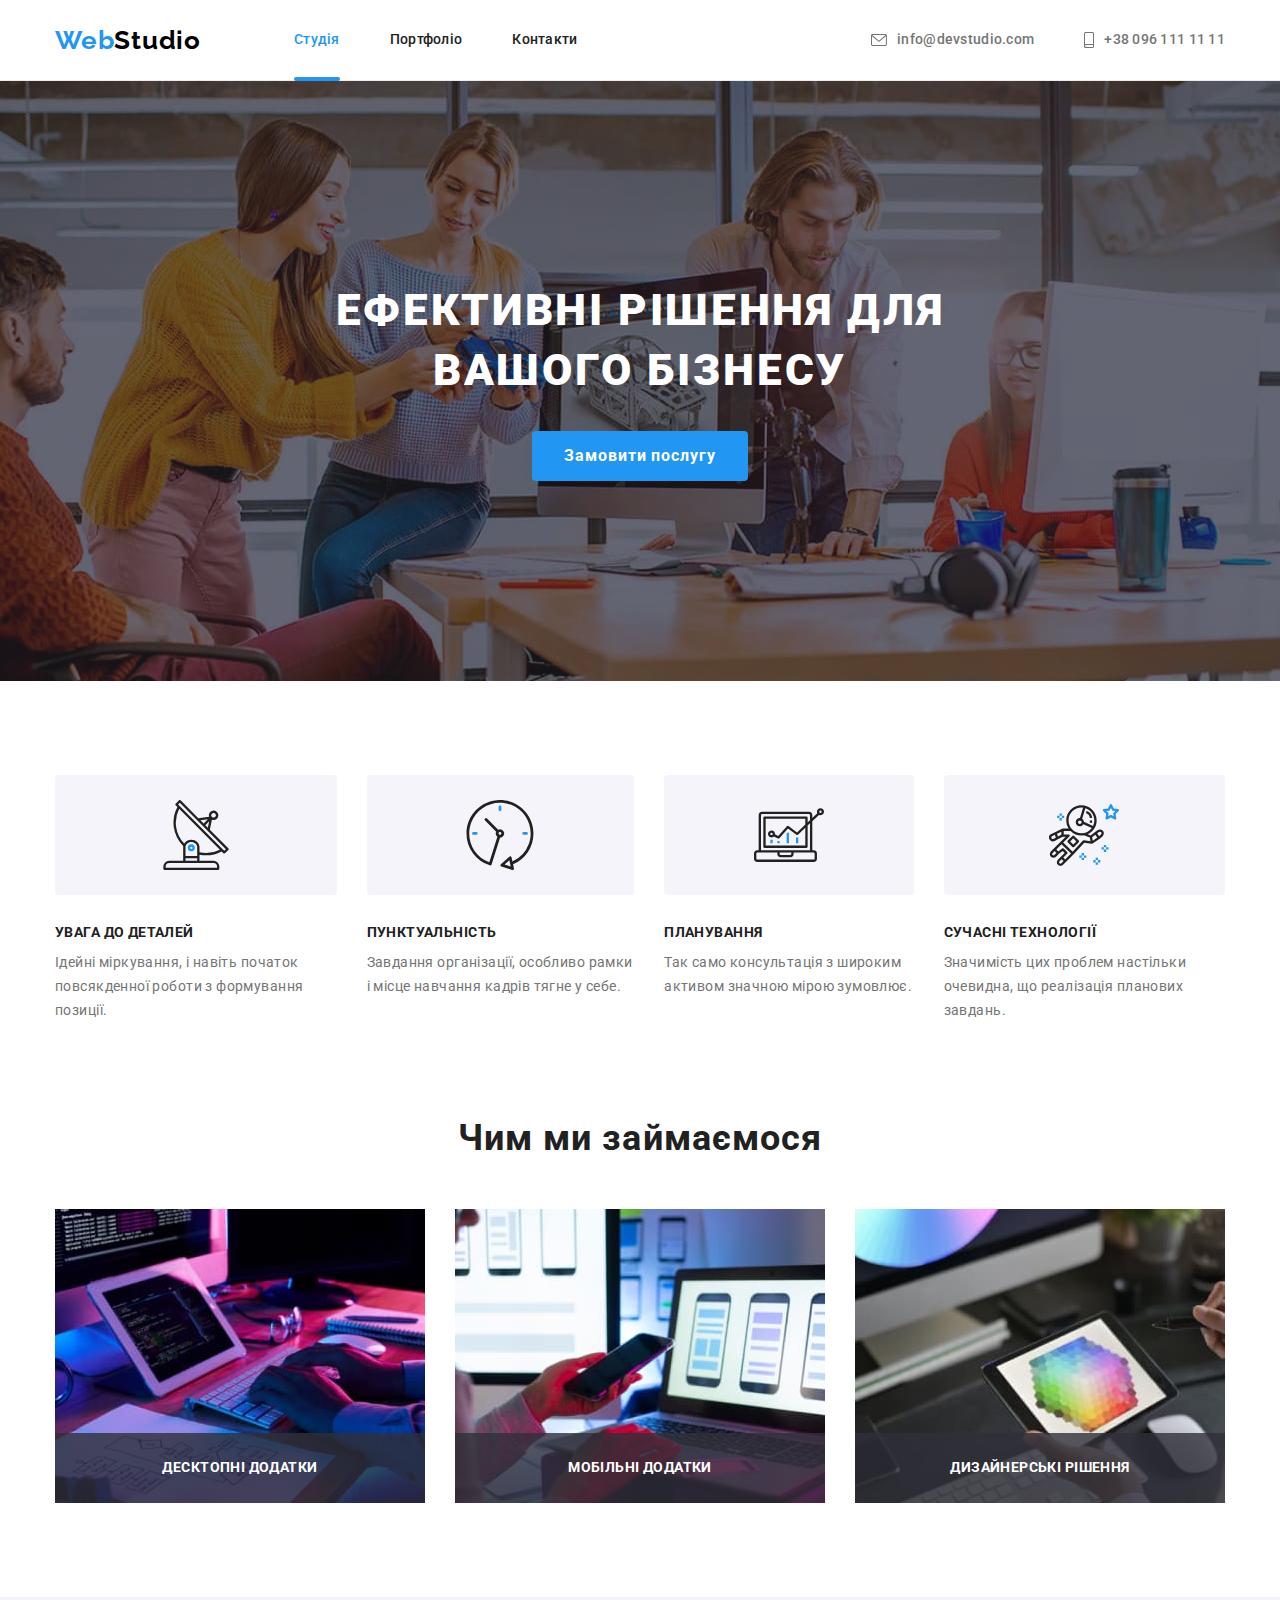
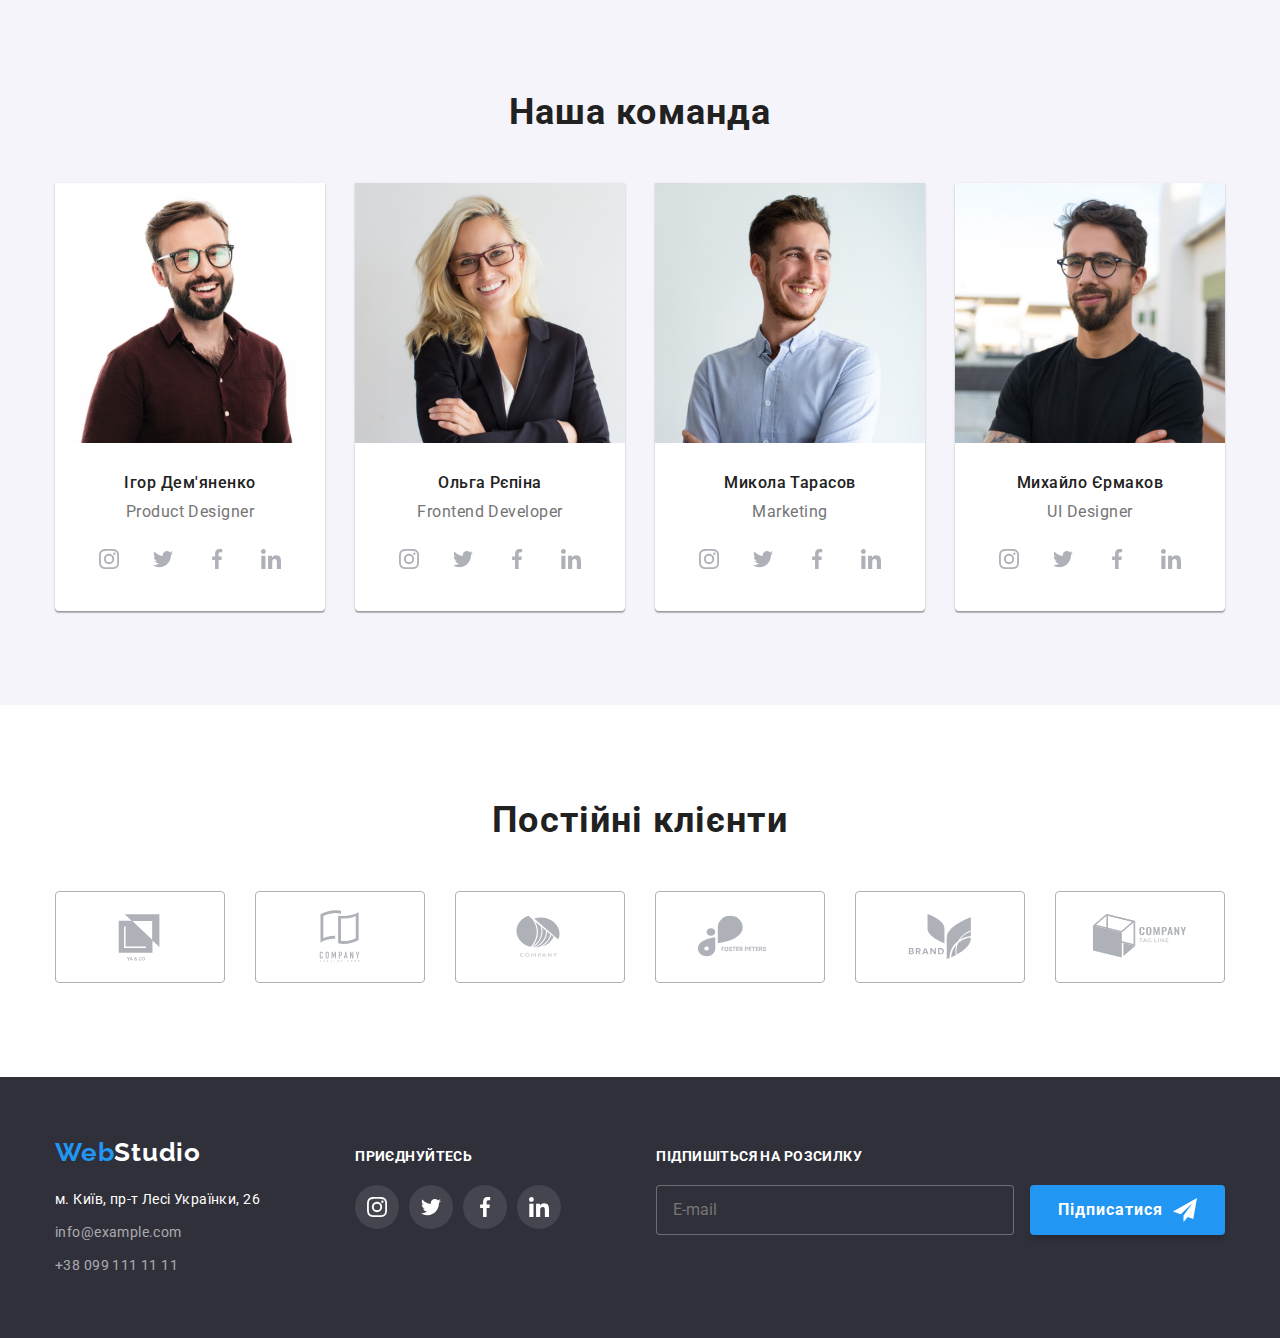
==== commit 418522fb: "addet form subscription in footer" ====
--- a/index.html
+++ b/index.html
@@ -437,7 +437,7 @@
         </div>
       </div>
     </footer>
-    <div class="backdrop" data-modal>
+    <div class="backdrop is-hidden" data-modal>
       <div class="modal">
         <button type="button" class="close-button" data-modal-close>
           <svg class="close-button-icon" width="18" height="18">
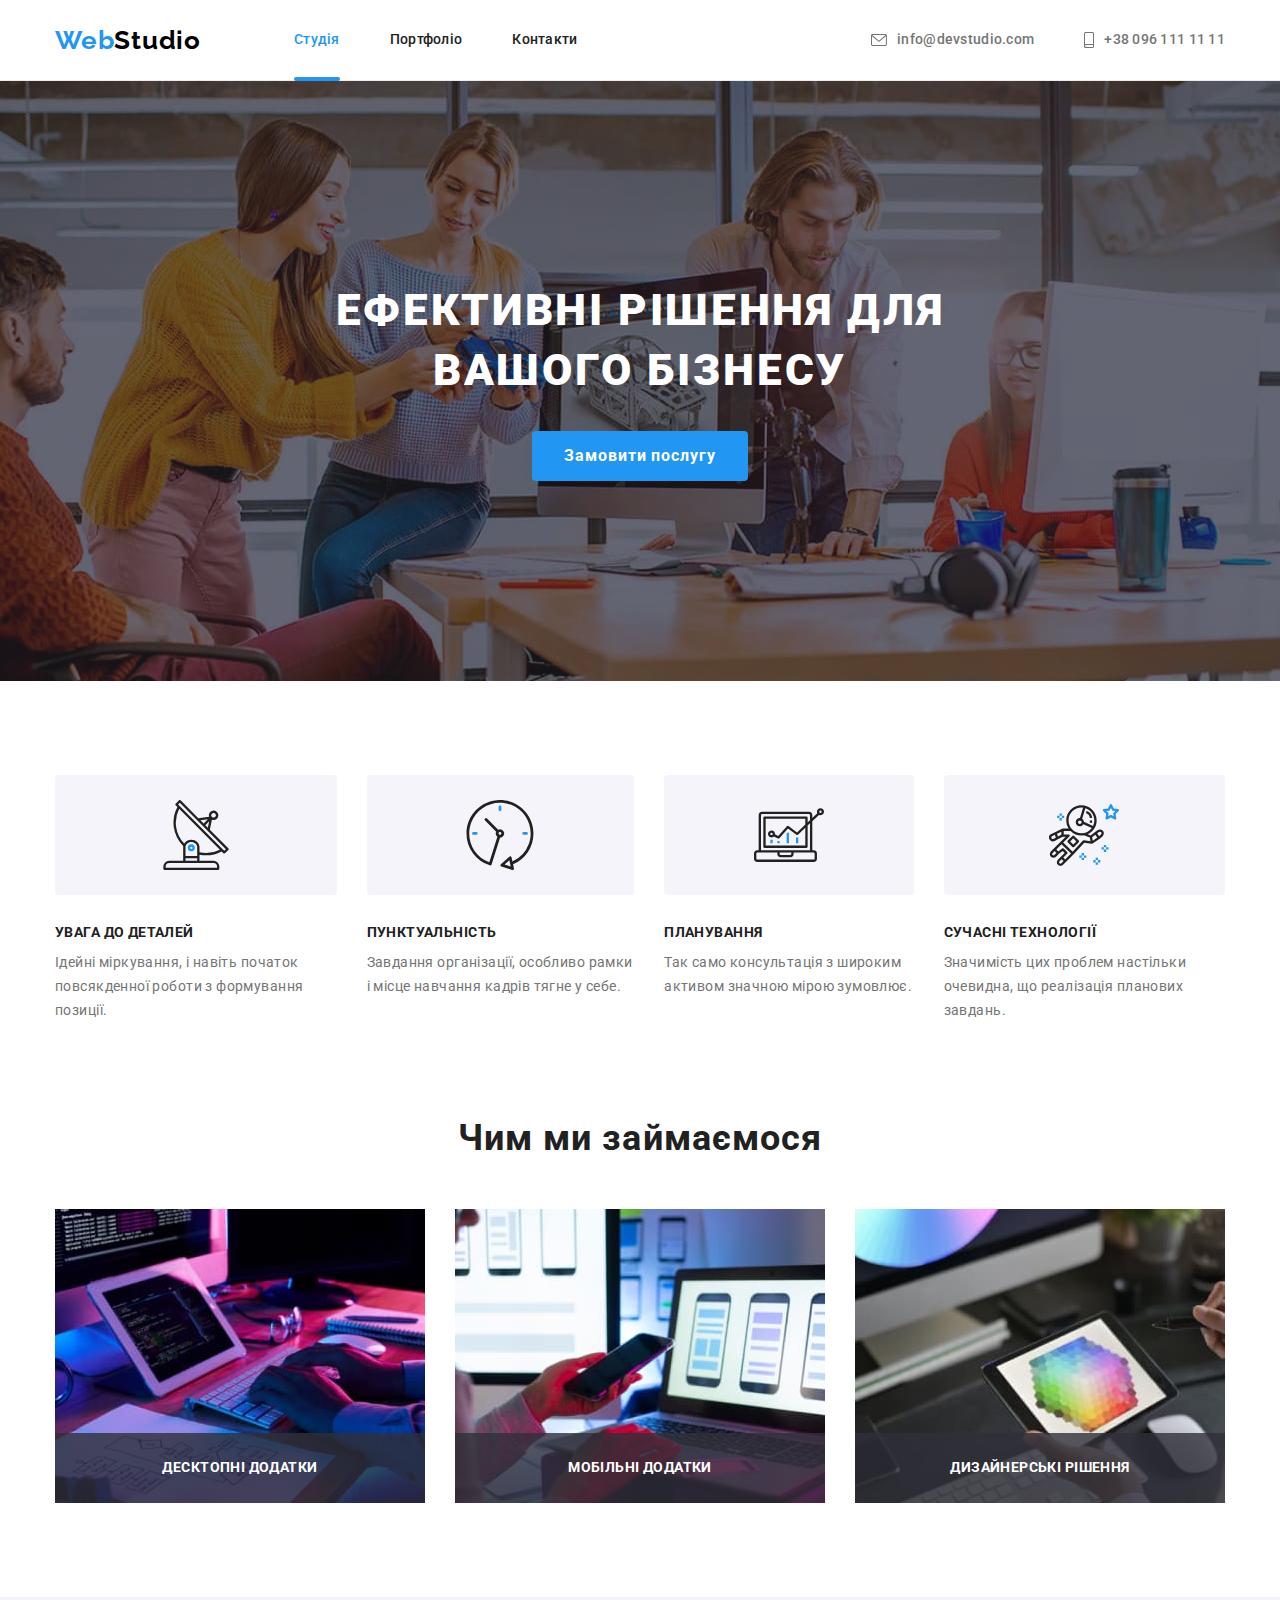
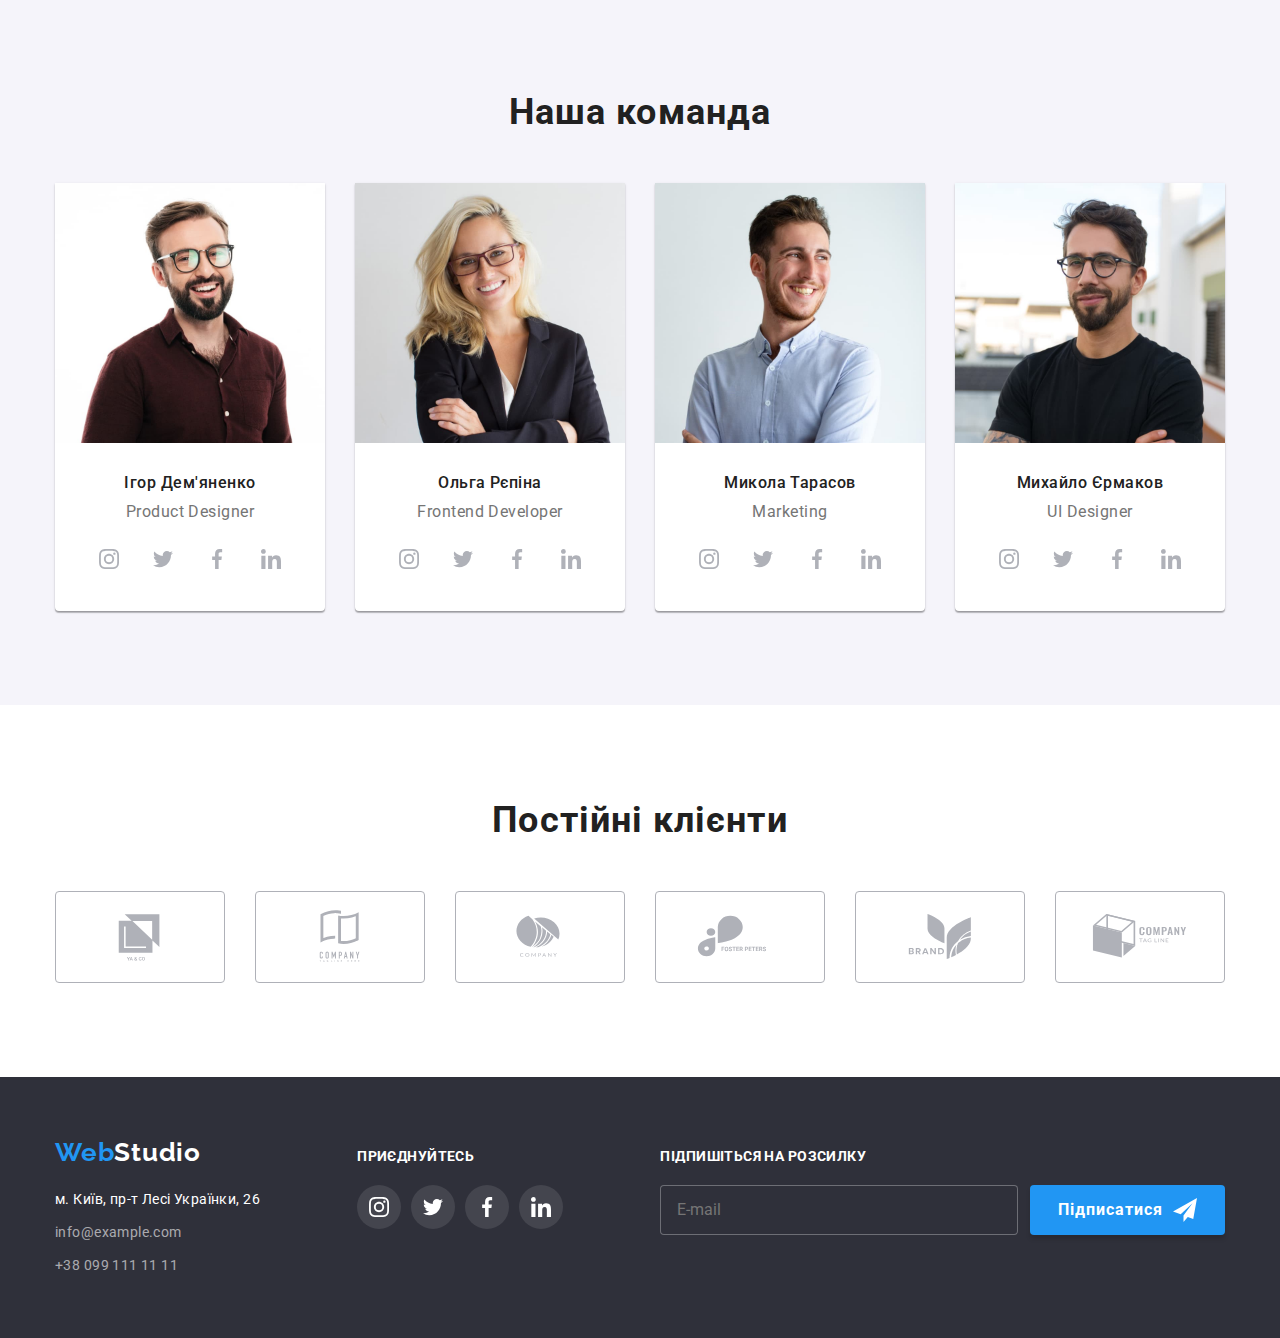
==== commit 608b901f: "correcting form subscription" ====
--- a/index.html
+++ b/index.html
@@ -419,6 +419,7 @@
         </div>
         <div class="form-subscription-wrapper">
           <p class="form-subscription-desc">Підпишіться на розсилку</p>
+          <form class="form-subscription">
           <label class="form-subscription-field">
             <input
               type="email"
@@ -434,6 +435,7 @@
               <use href="./images/sprite.svg#icon-mail-tg"></use>
             </svg>
           </button>
+          </form>
         </div>
       </div>
     </footer>
--- a/css/styles.css
+++ b/css/styles.css
@@ -477,6 +477,9 @@
 .social-list-icon {
   transition: fill var(--transition-duration-function);
 }
+.form-subscription{
+  display: flex;
+}
 .form-subscription-desc{
   font-weight: 700;
   font-size: 14px;
